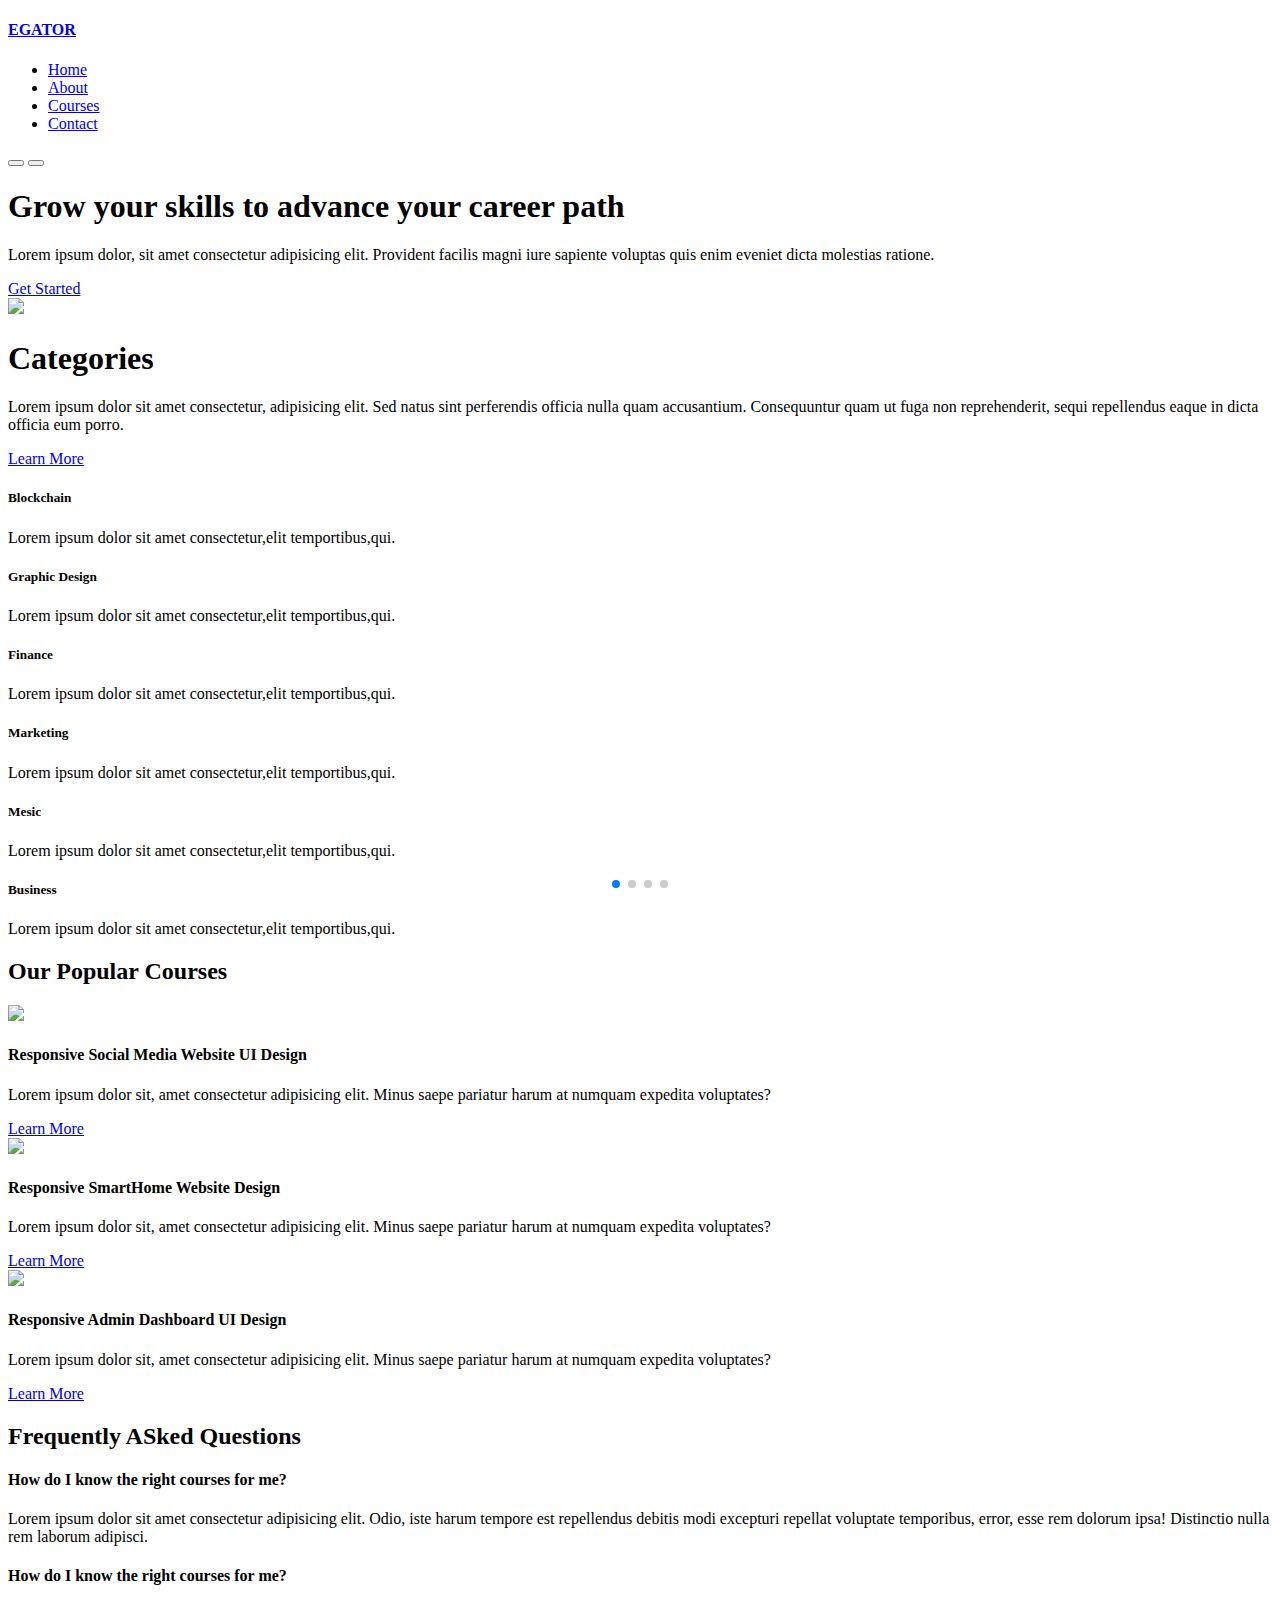
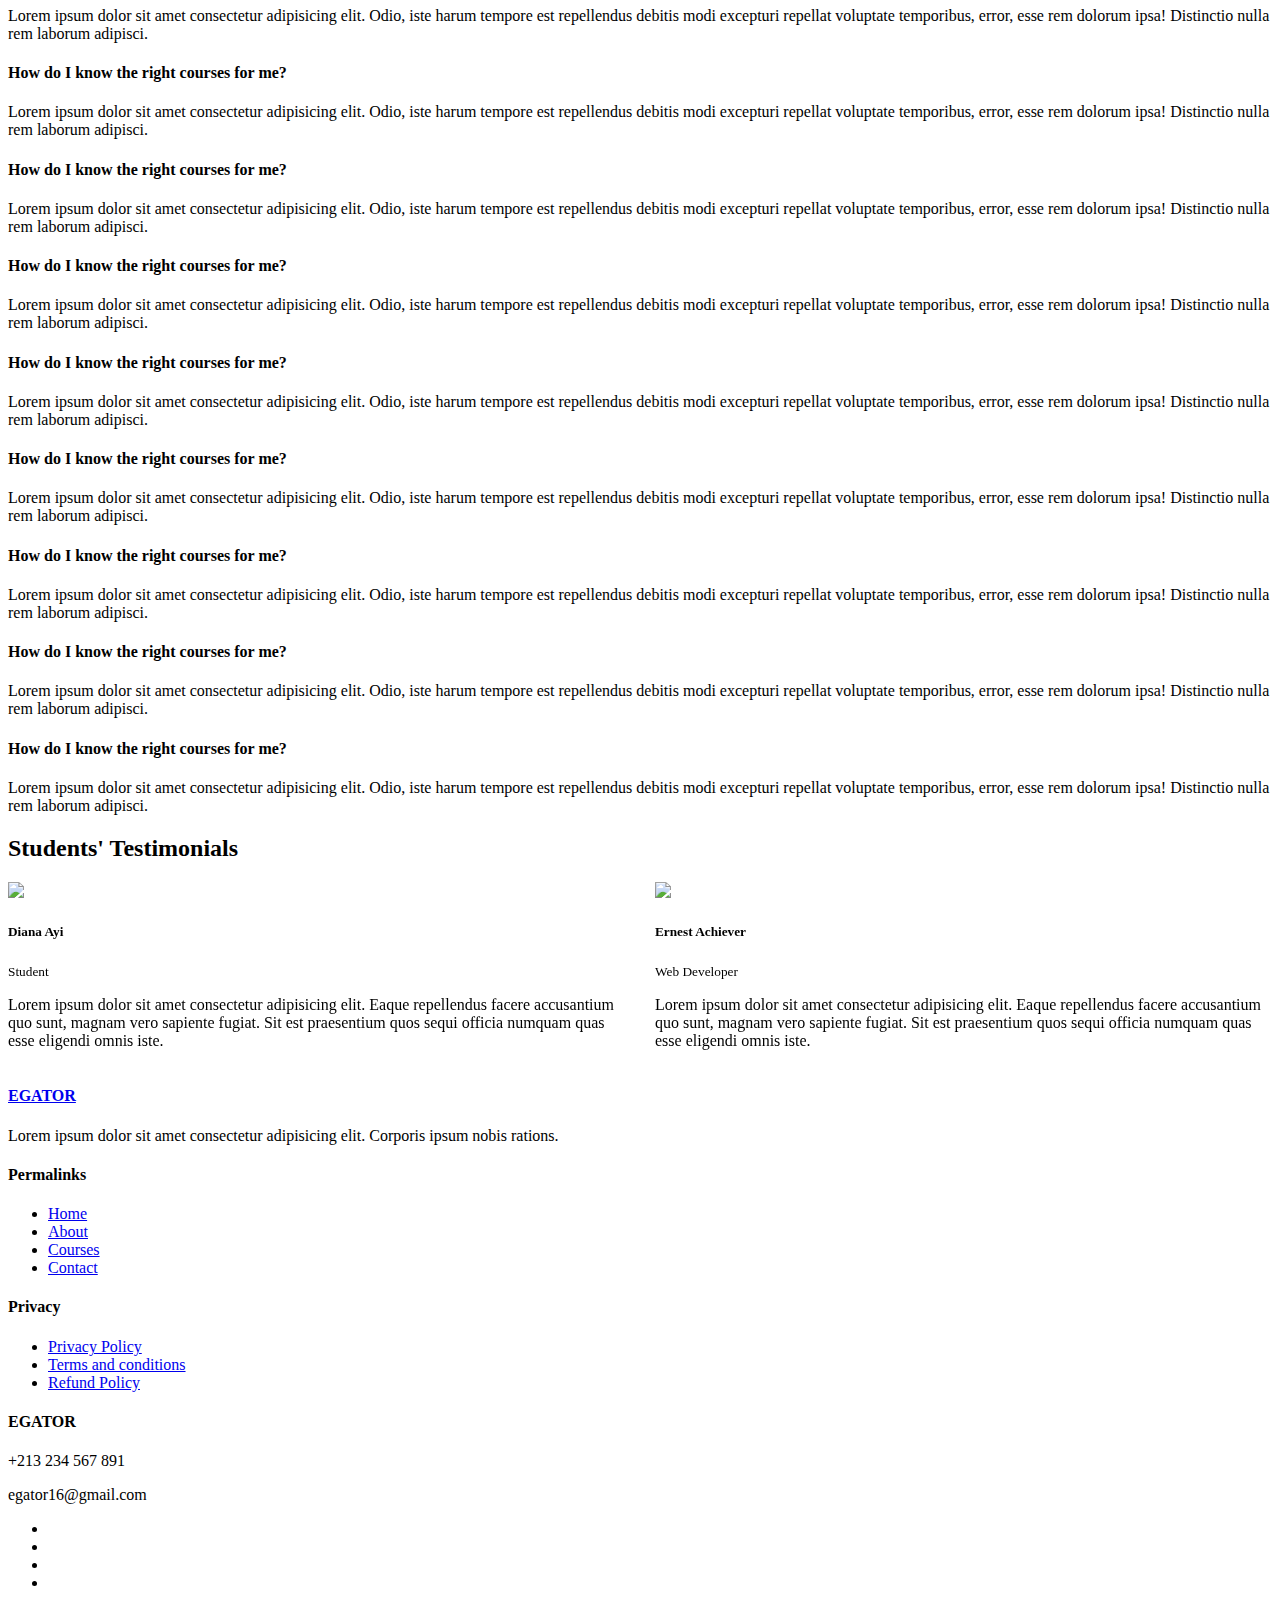
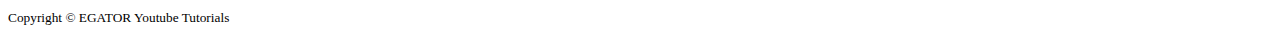
==== index.html @ e165957a "Update index.html" ====
<!DOCTYPE html>
<html lang="en">
<head>
  <meta charset="UTF-8">
  <meta name="viewport" content="width=device-width, initial-scale=1.0">
  <title>Responsive Multipage Education Website Using HTML,CSS & 
  Javascript</title>

  <!-- ICONSCOUT CDN -->
  <link rel="stylesheet" href="https://unicons.iconscout.com/release/v4.0.8/css/line.css">

  <!-- GOOGLE FONTS (MONTSERRAT)-->
   <link rel="preconnect" href="https://fonts.googleapis.com">
   <link rel="preconnect" href="https://fonts.gstatic.com" crossorigin="">
   <link href="https://fonts.googleapis.com/css2?family=Montserrat:wght@300;400;500;600;700;800;900&display=swap"rel="stylesheet">


  <!-- SWIPER JS-->
  <link
  rel="stylesheet" href="https://cdn.jsdelivr.net/npm/swiper@11/swiper-bundle.min.css"/>

  <link rel="stylesheet" href="style.css">

  <style>
    body { background-image: url("bg-texture.png"); }
  </style>
</head>
<body>
  <nav>
    <div class="container nav__container">
      <a href="index.html"><h4>EGATOR</h4></a>
      <ul class="nav__menu">
        <li><a href="index.html">Home</a></li>
        <li><a href="about.html">About</a></li>
        <li><a href="courses.html">Courses</a></li>
        <li><a href="contact.html">Contact</a></li>
      </ul>
      <button id="open-menu-btn"><i class="uil uil-bars"></i></button>
      <button id="close-menu-btn"><i class="uil uil-multiply"></i></button>
    </div>
  </nav>
  <!-- ================ END OF NAVBAR ============== -->






  <header>
    <div class="container header__container">
      <div class="header__left">
        <h1>Grow your skills to advance your career path</h1>
        <p>
          Lorem ipsum dolor, sit amet consectetur adipisicing elit. Provident facilis magni iure sapiente voluptas quis enim eveniet dicta molestias ratione.
        </p>
        <a href="courses.html" class="btn btn-primary">Get Started</a>
      </div>

      <div class="header__right">
        <div class="header__right-image">
          <img src="header.svg">
        </div>

      </div>
    </div>
  </header>
    <!-- ================ END OF HEADER ============== -->






    <section class="categories">
      <div class="container categories__container">
        <div class="categories__left">
          <h1>Categories</h1>
          <p>
            Lorem ipsum dolor sit amet consectetur, adipisicing elit. Sed natus sint perferendis officia nulla quam accusantium. Consequuntur quam ut fuga non reprehenderit, sequi repellendus eaque in dicta officia eum porro.
          </p>
          <a href="#" class="btn">Learn More</a>
        </div>

        <div class="categories__right">
          <article class="category">
            <span class="category__icon">
              <i class="uil uil-bitcoin-circle"></i>
            </span>
            <h5>Blockchain</h5>
            <p>Lorem ipsum dolor sit amet consectetur,elit temportibus,qui.</p>
          </article>

          <article class="category">
            <span class="category__icon">
              <i class="uil uil-palette"></i>
            </span>
            <h5>Graphic Design</h5>
            <p>Lorem ipsum dolor sit amet consectetur,elit temportibus,qui.</p>
          </article>

          <article class="category">
            <span class="category__icon">
              <i class="uil uil-usd-circle"></i>
            </span>
            <h5>Finance</h5>
            <p>Lorem ipsum dolor sit amet consectetur,elit temportibus,qui.</p>
          </article>

          <article class="category">
            <span class="category__icon">
              <i class="uil uil-megaphone"></i>
            </span>
            <h5>Marketing</h5>
            <p>Lorem ipsum dolor sit amet consectetur,elit temportibus,qui.</p>
          </article>

          <article class="category">
            <span class="category__icon">
              <i class="uil uil-music"></i>
            </span>
            <h5>Mesic</h5>
            <p>Lorem ipsum dolor sit amet consectetur,elit temportibus,qui.</p>
          </article>

          <article class="category">
            <span class="category__icon">
              <i class="uil uil-puzzle-piece"></i>
            </span>
            <h5>Business</h5>
            <p>Lorem ipsum dolor sit amet consectetur,elit temportibus,qui.</p>
          </article>
        </div>
      </div>
    </section>
        <!-- ================ END OF CATEGORIES ============== -->








      <section class="courses">
        <h2>Our Popular Courses</h2>
          <div class="container courses__container">
            <article class="course">
              <div class="courses__image">
                <img src="course1.jpg">
              </div>
              <div class="courses__info">
                <h4>Responsive Social Media Website UI Design</h4>
              <p>
                Lorem ipsum dolor sit, amet consectetur adipisicing elit. Minus saepe pariatur harum at numquam expedita voluptates?
              </p>
              <a href="courses.html" class="btn btn-primary">Learn More</a>
              </div>
            </article>

            <article class="course">
              <div class="courses__image">
                <img src="course2.jpg">
              </div>
              <div class="courses__info">
                <h4>Responsive SmartHome Website Design</h4>
              <p>
                Lorem ipsum dolor sit, amet consectetur adipisicing elit. Minus saepe pariatur harum at numquam expedita voluptates?
              </p>
              <a href="courses.html" class="btn btn-primary">Learn More</a>
              </div>
            </article>

            <article class="course">
              <div class="courses__image">
                <img src="course3.jpg">
              </div>
              <div class="courses__info">
                <h4>Responsive Admin Dashboard UI Design</h4>
              <p>
                Lorem ipsum dolor sit, amet consectetur adipisicing elit. Minus saepe pariatur harum at numquam expedita voluptates?
              </p>
              <a href="courses.html" class="btn btn-primary">Learn More</a>
              </div>
            </article>
          </div>
      </section>
      <!-- ================ END OF COURSES ============== -->









      <section class="faqs">
        <h2>Frequently ASked Questions</h2>
        <div class="container faqs__container">
          <article class="faq">
            <div class="faq__icon"><i class="uil uil-plus"></i></div>
            <div class="question__answer">
              <h4>How do I know the right courses for me?</h4>
              <p>
                Lorem ipsum dolor sit amet consectetur adipisicing elit. Odio, iste harum tempore est repellendus debitis modi excepturi repellat voluptate temporibus, error, esse rem dolorum ipsa! Distinctio nulla rem laborum adipisci.
              </p>
            </div>
          </article>

          <article class="faq">
            <div class="faq__icon"><i class="uil uil-plus"></i></div>
            <div class="question__answer">
              <h4>How do I know the right courses for me?</h4>
              <p>
                Lorem ipsum dolor sit amet consectetur adipisicing elit. Odio, iste harum tempore est repellendus debitis modi excepturi repellat voluptate temporibus, error, esse rem dolorum ipsa! Distinctio nulla rem laborum adipisci.
              </p>
            </div>
          </article>

          <article class="faq">
            <div class="faq__icon"><i class="uil uil-plus"></i></div>
            <div class="question__answer">
              <h4>How do I know the right courses for me?</h4>
              <p>
                Lorem ipsum dolor sit amet consectetur adipisicing elit. Odio, iste harum tempore est repellendus debitis modi excepturi repellat voluptate temporibus, error, esse rem dolorum ipsa! Distinctio nulla rem laborum adipisci.
              </p>
            </div>
          </article>

          <article class="faq">
            <div class="faq__icon"><i class="uil uil-plus"></i></div>
            <div class="question__answer">
              <h4>How do I know the right courses for me?</h4>
              <p>
                Lorem ipsum dolor sit amet consectetur adipisicing elit. Odio, iste harum tempore est repellendus debitis modi excepturi repellat voluptate temporibus, error, esse rem dolorum ipsa! Distinctio nulla rem laborum adipisci.
              </p>
            </div>
          </article>

          <article class="faq">
            <div class="faq__icon"><i class="uil uil-plus"></i></div>
            <div class="question__answer">
              <h4>How do I know the right courses for me?</h4>
              <p>
                Lorem ipsum dolor sit amet consectetur adipisicing elit. Odio, iste harum tempore est repellendus debitis modi excepturi repellat voluptate temporibus, error, esse rem dolorum ipsa! Distinctio nulla rem laborum adipisci.
              </p>
            </div>
          </article>

          <article class="faq">
            <div class="faq__icon"><i class="uil uil-plus"></i></div>
            <div class="question__answer">
              <h4>How do I know the right courses for me?</h4>
              <p>
                Lorem ipsum dolor sit amet consectetur adipisicing elit. Odio, iste harum tempore est repellendus debitis modi excepturi repellat voluptate temporibus, error, esse rem dolorum ipsa! Distinctio nulla rem laborum adipisci.
              </p>
            </div>
          </article>

          <article class="faq">
            <div class="faq__icon"><i class="uil uil-plus"></i></div>
            <div class="question__answer">
              <h4>How do I know the right courses for me?</h4>
              <p>
                Lorem ipsum dolor sit amet consectetur adipisicing elit. Odio, iste harum tempore est repellendus debitis modi excepturi repellat voluptate temporibus, error, esse rem dolorum ipsa! Distinctio nulla rem laborum adipisci.
              </p>
            </div>
          </article>

          <article class="faq">
            <div class="faq__icon"><i class="uil uil-plus"></i></div>
            <div class="question__answer">
              <h4>How do I know the right courses for me?</h4>
              <p>
                Lorem ipsum dolor sit amet consectetur adipisicing elit. Odio, iste harum tempore est repellendus debitis modi excepturi repellat voluptate temporibus, error, esse rem dolorum ipsa! Distinctio nulla rem laborum adipisci.
              </p>
            </div>
          </article>

          <article class="faq">
            <div class="faq__icon"><i class="uil uil-plus"></i></div>
            <div class="question__answer">
              <h4>How do I know the right courses for me?</h4>
              <p>
                Lorem ipsum dolor sit amet consectetur adipisicing elit. Odio, iste harum tempore est repellendus debitis modi excepturi repellat voluptate temporibus, error, esse rem dolorum ipsa! Distinctio nulla rem laborum adipisci.
              </p>
            </div>
          </article>

          <article class="faq">
            <div class="faq__icon"><i class="uil uil-plus"></i></div>
            <div class="question__answer">
              <h4>How do I know the right courses for me?</h4>
              <p>
                Lorem ipsum dolor sit amet consectetur adipisicing elit. Odio, iste harum tempore est repellendus debitis modi excepturi repellat voluptate temporibus, error, esse rem dolorum ipsa! Distinctio nulla rem laborum adipisci.
              </p>
            </div>
          </article>
        </div>
      </section>
      <!-- ================ END OF FAQs ============== -->


      




    <section class="container testimonials__container mySwiper">
      <h2>Students' Testimonials</h2>
      <div class="swiper-wrapper">
        <article class="testimonial swiper-slide">
          <div class="avatar">
            <img src="avatar1.jpg">
          </div>
          <div class="testimonial__info">
            <h5>Diana Ayi</h5>
            <small>Student</small>
          </div>
          <div class="testimonial__body">
            <p>
              Lorem ipsum dolor sit amet consectetur adipisicing elit. Eaque repellendus facere accusantium quo sunt, magnam vero sapiente fugiat. Sit est praesentium quos sequi officia numquam quas esse eligendi omnis iste.
            </p>
          </div>
        </article>

        <article class="testimonial swiper-slide">
          <div class="avatar">
            <img src="avatar2.jpg">
          </div>
          <div class="testimonial__info">
            <h5>Ernest Achiever</h5>
            <small>Web Developer</small>
          </div>
          <div class="testimonial__body">
            <p>
              Lorem ipsum dolor sit amet consectetur adipisicing elit. Eaque repellendus facere accusantium quo sunt, magnam vero sapiente fugiat. Sit est praesentium quos sequi officia numquam quas esse eligendi omnis iste.
            </p>
          </div>
        </article>

        <article class="testimonial swiper-slide">
          <div class="avatar">
            <img src="avatar3.jpg">
          </div>
          <div class="testimonial__info">
            <h5>Edem Quist</h5>
            <small>Student</small>
          </div>
          <div class="testimonial__body">
            <p>
              Lorem ipsum dolor sit amet consectetur adipisicing elit. Eaque repellendus facere accusantium quo sunt, magnam vero sapiente fugiat. Sit est praesentium quos sequi officia numquam quas esse eligendi omnis iste.
            </p>
          </div>
        </article>

        <article class="testimonial swiper-slide">
          <div class="avatar">
            <img src="avatar4.jpg">
          </div>
          <div class="testimonial__info">
            <h5>Hajia Bintu</h5>
            <small>Student</small>
          </div>
          <div class="testimonial__body">
            <p>
              Lorem ipsum dolor sit amet consectetur adipisicing elit. Eaque repellendus facere accusantium quo sunt, magnam vero sapiente fugiat. Sit est praesentium quos sequi officia numquam quas esse eligendi omnis iste.
            </p>
          </div>
        </article>

        <article class="testimonial swiper-slide">
          <div class="avatar">
            <img src="avatar5.jpg">
          </div>
          <div class="testimonial__info">
            <h5>Jane Doe</h5>
            <small>Student</small>
          </div>
          <div class="testimonial__body">
            <p>
              Lorem ipsum dolor sit amet consectetur adipisicing elit. Eaque repellendus facere accusantium quo sunt, magnam vero sapiente fugiat. Sit est praesentium quos sequi officia numquam quas esse eligendi omnis iste.
            </p>
          </div>
        </article>
      </div>
      <div class="swiper-pagination"></div>
    </section>
          <!-- ================ END OF TESTIMONIALS ============== -->








    <footer>
      <div class="container footer__container">
        <div class="footer__1">
          <a href="/index.html" class="footer__logo"><h4>EGATOR</h4></a>
          <p>
            Lorem ipsum dolor sit amet consectetur adipisicing elit. Corporis ipsum nobis rations.
          </p>
        </div>

        <div class="footer__2">
          <h4>Permalinks</h4>
          <ul class="permalinks">
            <li><a href="index.html">Home</a></li>
            <li><a href="about.html">About</a></li>
            <li><a href="courses.html">Courses</a></li>
            <li><a href="contact.html">Contact</a></li>
          </ul>
        </div>

        <div class="footer__3">
          <h4>Privacy</h4>
          <ul class="privacy">
            <li><a href="#">Privacy Policy</a></li>
            <li><a href="#">Terms and conditions</a></li>
            <li><a href="#">Refund Policy</a></li>
          </ul>
        </div>

        <div class="footer__1">
          <h4>EGATOR</h4>
          <div>
            <p>+213 234 567 891</p>
            <p>egator16@gmail.com</p>
          </div>

          <ul class="footer__socials">
            <li>
              <a href="#"><i class="uil uil-facebook-f"></i></a>
            </li>
            <li>
              <a href="#"><i class="uil uil-instagram-alt"></i></a>
            </li>
            <li>
              <a href="#"><i class="uil uil-twitter"></i></a>
            </li>
            <li>
              <a href="#"><i class="uil uil-linkedin-alt"></i></a>
            </li>
          </ul>
        </div>
      </div>
      <div class="footer__copyright">
        <small>Copyright &copy; EGATOR Youtube Tutorials</small>
      </div>
    </footer>



    <script src="https://cdn.jsdelivr.net/npm/swiper@11/swiper-bundle.min.js"></script>
    <script src="/main.js"></script>


    <script>
      var swiper = new Swiper(".mySwiper", {
      slidesPerView: 1,
      spaceBetween: 30,
      pagination: {
      el: ".swiper-pagination",
      clickable: true,
      },
      // when window width is >= 600px 
      breakpoints: {
        600: {
          slidesPerView: 2
        }
      }
      });
    </script>
  
</body>
</html>
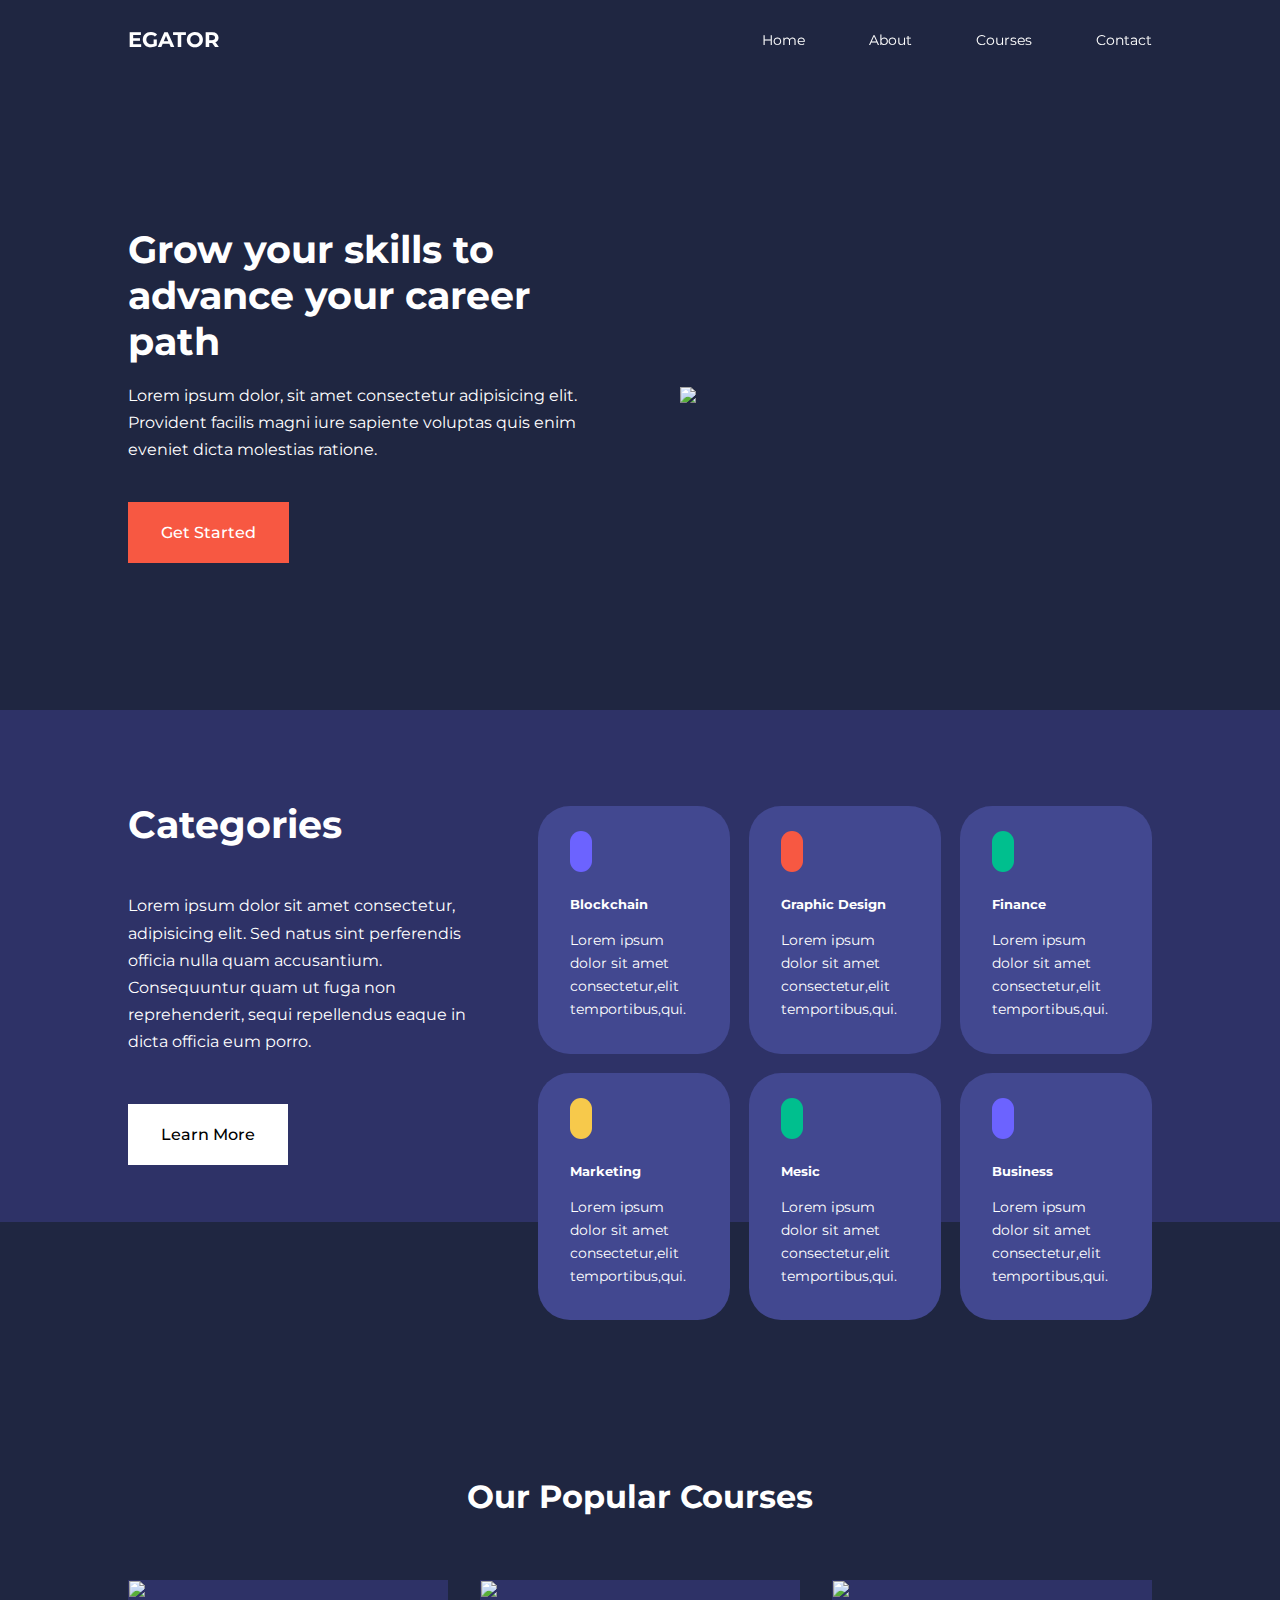
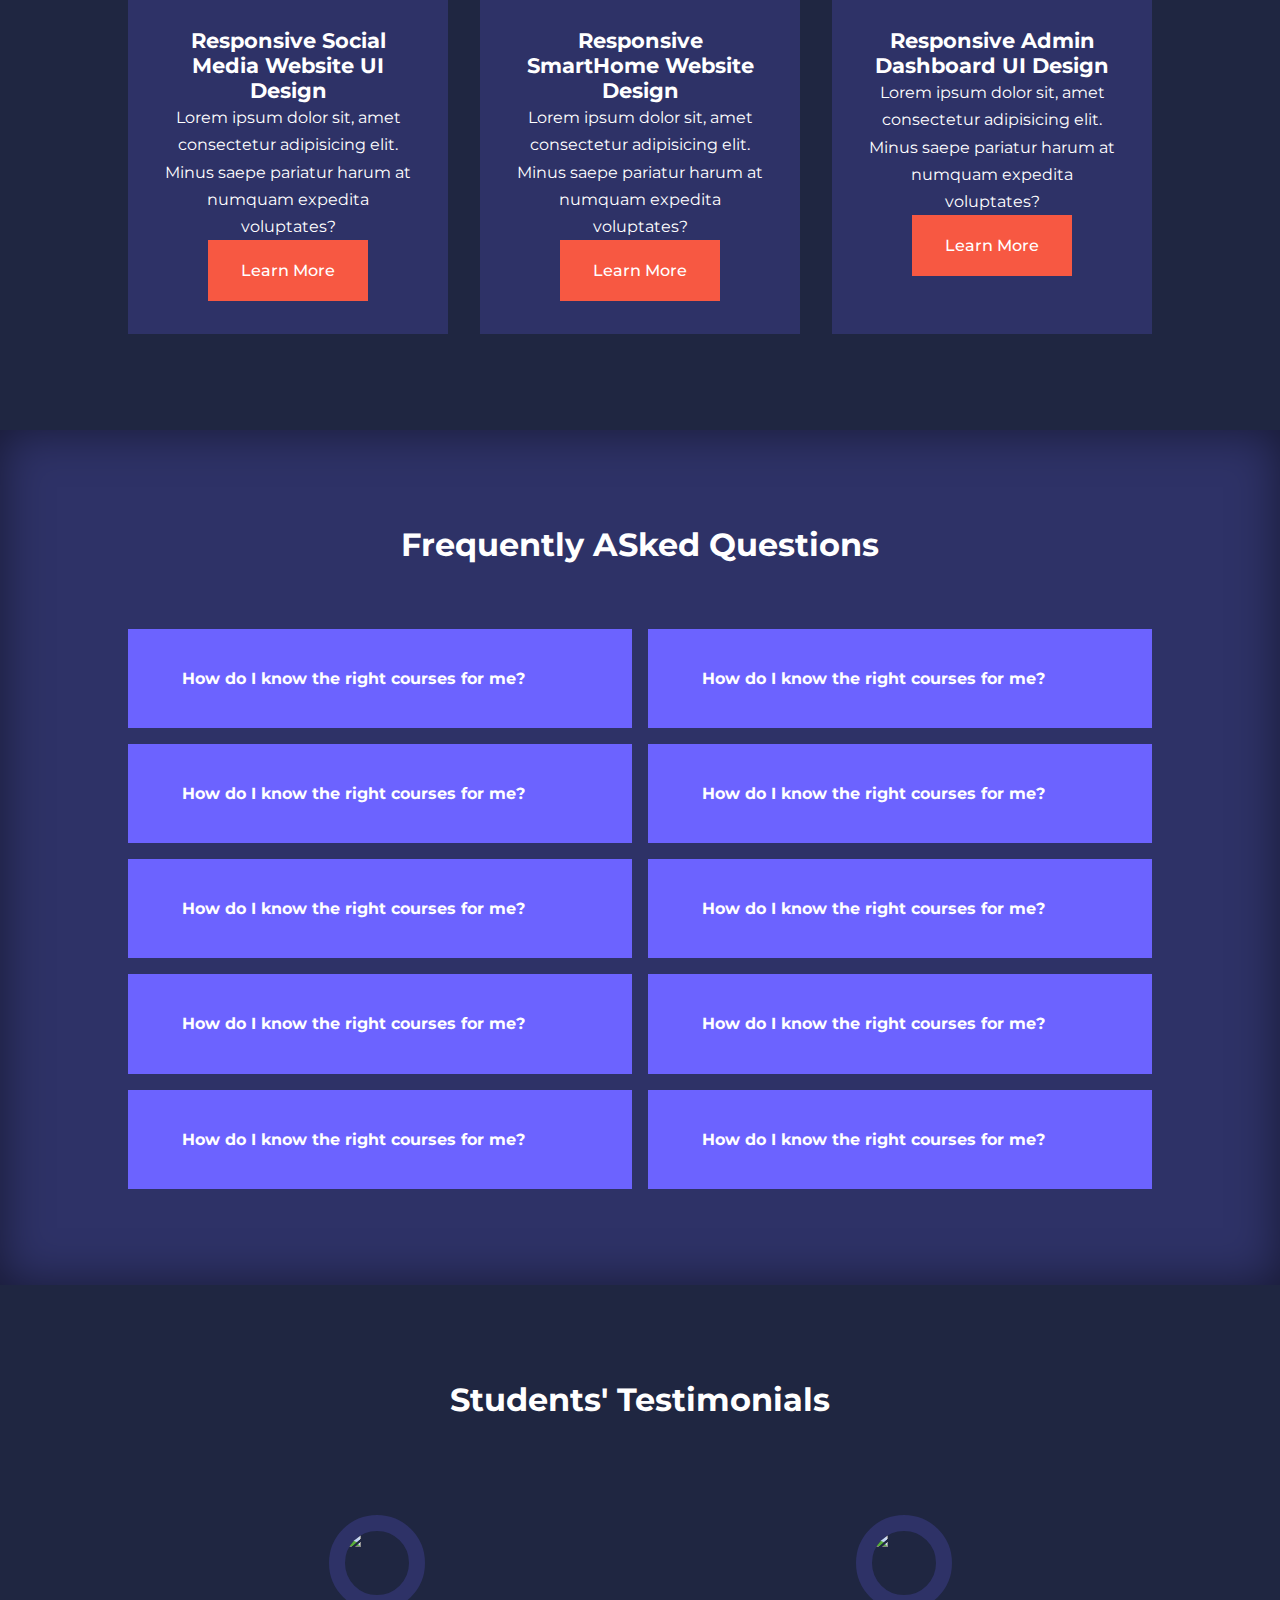
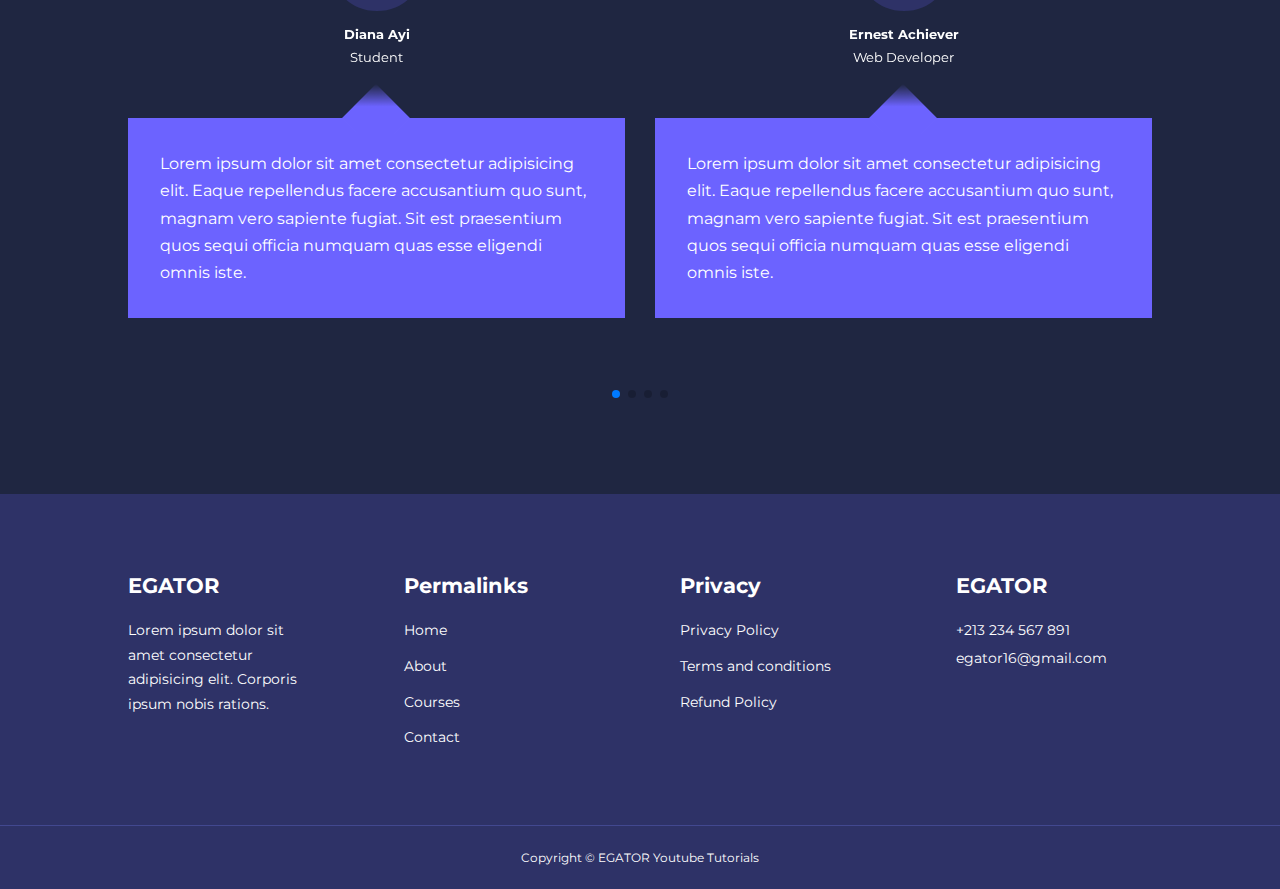
==== commit 42e79758: "Update index.html" ====
--- a/index.html
+++ b/index.html
@@ -19,7 +19,7 @@
   <link
   rel="stylesheet" href="https://cdn.jsdelivr.net/npm/swiper@11/swiper-bundle.min.css"/>
 
-  <link rel="stylesheet" href="style.css">
+  <link rel="stylesheet" href="styles.css">
 
   <style>
     body { background-image: url("bg-texture.png"); }
@@ -454,7 +454,7 @@
 
 
     <script src="https://cdn.jsdelivr.net/npm/swiper@11/swiper-bundle.min.js"></script>
-    <script src="/main.js"></script>
+    <script src="main.js"></script>
 
 
     <script>
--- a/styles.css
+++ b/styles.css
@@ -0,0 +1,921 @@
+* {
+  margin: 0;
+  padding: 0;
+  border: 0;
+  outline: 0;
+  text-decoration: none;
+  list-style: none;
+  box-sizing: border-box;
+}
+
+:root {
+  --color-primary: #6c63ff;
+  --color-success: #00bf8e;
+  --color-warning: #f7c94b;
+  --color-danger: #f75842;
+  --color-danger-variant: rgba(247, 88, 66, 0.4);
+  --color-white: #fff;
+  --color-light: rgba(255, 255, 255, 0.7);
+  --color-black: #000;
+  --color-bg: #1f2641;
+  --color-bg1: #2e3267;
+  --color-bg2: #424890;
+
+  --container-width-lg: 80%;
+  --container-width-md: 90%;
+  --container-width-sm: 94%;
+
+  --transition: all 400ms ease;
+}
+
+body {
+  font-family: "Montserrat", sans-serif;
+  line-height: 1.7;
+  color: var(--color-white);
+  background:  var(--color-bg);
+}
+
+.container {
+  width: var(--container-width-lg);
+  margin: 0 auto;
+}
+
+section {
+  padding: 6rem 0;
+}
+
+section h2 {
+  text-align: center;
+  margin-bottom: 4rem;
+}
+
+h1,
+h2,
+h3,
+h4,
+h5 {
+  line-height: 1.2;
+}
+
+h1 {
+  font-size: 2.4rem;
+}
+
+h2 {
+  font-size: 2rem;
+}
+
+h3 {
+  font-size: 1.6rem;
+}
+
+h4 {
+  font-size: 1.3rem;
+}
+
+a {
+  color: var(--color-white);
+}
+
+img {
+  width: 100%;
+  display: block;
+  object-fit: cover;
+}
+
+.btn {
+  display: inline-block;
+  background: var(--color-white);
+  color: var(--color-black);
+  padding: 1rem 2rem;
+  border: 1px solid transparent;
+  font-weight: 500;
+  transition: var(--transition);
+}
+
+.btn:hover {
+  background: transparent;
+  color: var(--color-white);
+  border-color: var(--color-white);
+}
+
+.btn-primary {
+  background: var(--color-danger);
+  color: var(--color-white);
+}
+
+/* ================= NAVBAR ================== */
+nav {
+  background: transparent;
+  width: 100vw;
+  height: 5rem;
+  position: fixed;
+  top: 0;
+  z-index: 11;
+}
+
+/* change navbar styles on scroll using Javascript */
+.window-scroll {
+  background: var(--color-primary);
+  box-shadow: 0 1rem 2rem rgba(0, 0, 0, 0.2);
+}
+
+.nav__container {
+  height: 100%;
+  display: flex;
+  justify-content: space-between;
+  align-items: center;
+}
+
+nav button {
+  display: none;
+}
+
+.nav__menu {
+  display: flex;
+  align-items: center;
+  gap: 4rem;
+}
+
+.nav__menu a {
+  font-size: 0.9rem;
+  transition: var(--transition);
+}
+
+.nav__menu a:hover{
+  color: var(--color-bg2);
+}
+
+/* ================= HEADER ================== */
+header {
+  position: relative;
+  top: 5rem;
+  overflow: hidden;
+  height: 70vh;
+  margin-bottom: 5rem;
+}
+
+.header__container {
+  display: grid;
+  grid-template-columns: 1fr 1fr;
+  align-items: center;
+  gap: 5rem;
+  height: 100%;
+}
+
+.header__left p {
+  margin: 1rem 0 2.4rem;
+}
+
+/* ================= CATEGORIES ================== */
+.categories {
+  background: var(--color-bg1); 
+  height: 32rem;
+}
+
+.categories h1 {
+  line-height: 1;
+  margin-bottom: 3rem;
+}
+
+.categories__container {
+  display: grid;
+  grid-template-columns: 40% 60%;
+}
+
+.categories__left {
+  margin-right: 4rem;
+}
+ 
+.categories__left p {
+  margin: 1rem 0 3rem;
+}
+
+.categories__right {
+  display: grid;
+  grid-template-columns: repeat(3, 1fr);
+  gap: 1.2rem;
+}
+
+.category {
+  background: var(--color-bg2);
+  padding: 2rem;
+  border-radius: 2rem;
+  transition: var(--transition);
+}
+
+.category:hover {
+  box-shadow: 0 3rem 3rem rgba(0, 0, 0, 0.3);
+  z-index: 1;
+}
+
+.category:nth-child(2) .category__icon {
+  background: var(--color-danger);
+}
+
+.category:nth-child(3) .category__icon {
+  background: var(--color-success);
+}
+
+.category:nth-child(4) .category__icon {
+  background: var(--color-warning);
+}
+
+.category:nth-child(5) .category__icon {
+  background: var(--color-success);
+}
+
+.category__icon {
+  background: var(--color-primary);
+  padding: 0.7rem;
+  border-radius: 0.9rem;
+}
+
+.category h5 {
+  margin: 2rem 0 1rem;
+}
+
+.category p {
+  font-size: 0.85rem;
+}
+
+/* ================= POPULAR COURSES ================== */
+.courses {
+  margin-top: 10rem;
+}
+
+.courses__container {
+  display: grid;
+  grid-template-columns: repeat(3, 1fr);
+  gap: 2rem;
+}
+
+.course {
+  background: var(--color-bg1);
+  text-align: center;
+  border: 1px solid transparent;
+  transition: var(--transition);
+}
+
+.course:hover {
+  background: transparent;
+  border-color: var(--color-primary);
+}
+
+.courses__info {
+  padding: 2rem;
+}
+
+.course__info p {
+  margin: 1.2rem 0 2rem;
+  font-size: 0.9rem;
+}
+
+/* ================= FAQ ================== */
+.faqs {
+  background: var(--color-bg1);
+  box-shadow: inset 0 0 3rem rgba(0, 0, 0 , 0.5);
+}
+
+.faqs__container {
+  display: grid;
+  grid-template-columns: 1fr 1fr;
+  gap: 1rem;
+}
+
+.faq {
+  padding: 2rem;
+  display: flex;
+  align-items: center;
+  gap: 1.4rem;
+  height: fit-content;
+  background: var(--color-primary);
+  cursor: pointer;
+}
+
+.faq h4 {
+  font-size: 1rem;
+  line-height: 2.2;
+}
+
+.faq__icon {
+  align-self: flex-start;
+  font-size: 1.2rem;
+}
+
+.faq p {
+  margin-top: 0.8rem;
+  display: none;
+}
+
+.faq.open p {
+  display: block;
+}
+
+/* ================= TESTIMONIALS ================== */
+.testimonials__container {
+  overflow-x: hidden;
+  position: relative;
+  margin-bottom: 5rem;
+}
+
+.testimonial {
+  padding-top: 2rem;
+}
+
+.avatar {
+  width: 6rem;
+  height: 6rem;
+  border-radius: 50%;
+  overflow: hidden;
+  margin: 0 auto 1rem;
+  border: 1rem solid var(--color-bg1);
+}
+
+.testimonial__info {
+  text-align: center;
+}
+
+.testimonial__body {
+  background: var(--color-primary);
+  padding: 2rem;
+  margin-top: 3rem;
+  position: relative;
+}
+
+.testimonial__body::before {
+  content: "";
+  display: block;
+  background: linear-gradient(
+    135deg,
+    transparent,
+    var(--color-primary),
+    var(--color-primary),
+    var(--color-primary)
+  );
+  width: 3rem;
+  height: 3rem;
+  position: absolute;
+  left: 45%;
+  top: -1.5rem;
+  transform: rotate(45deg);
+}
+
+/* ================= FOOTER ================== */
+footer {
+  background: var(--color-bg1);
+  padding-top: 5rem;
+  font-size: 0.9rem;
+}
+
+.footer__container {
+  display: grid;
+  grid-template-columns: repeat(4, 1fr);
+  gap: 5rem;
+}
+
+.footer__container > div h4 {
+  margin-bottom: 1.2rem;
+}
+
+.footer__1 p {
+  margin: 0 0 .2rem;
+}
+
+footer ul li {
+  margin-bottom: 0.7rem;
+}
+
+footer ul li a:hover {
+  text-decoration: underline;
+}
+
+.footer__socials {
+  display: flex;
+  gap: 1rem;
+  font-size: 1.2rem;
+  margin-top: 2rem;
+}
+
+.footer__copyright {
+  text-align: center;
+  margin-top: 4rem;
+  padding: 1.2rem 0;
+  border-top: 1px solid var(--color-bg2);
+}
+
+
+/* ==================== MEDIA QUERIES (TABLETS) =================== */
+@media screen and (max-width: 1024px){
+  .container {
+    width: var(--container-width-md);
+  }
+
+  h1 {
+    font-size: 2.2rem;
+  }
+
+  h2 {
+    font-size: 1.7rem;
+  }
+
+  h3 {
+    font-size: 1.4rem;
+  }
+
+  h4 {
+    font-size: 1.2rem;
+  }
+
+  /* ===================== NAVBAR ==================== */
+  nav button {
+    display: inline-block;
+    background: transparent;
+    font-size: 1.8rem;
+    color: var(--color-white);
+    cursor: pointer;
+  }
+
+  nav button#close-menu-btn {
+    display: none;
+  }
+
+  .nav__menu {
+    position: fixed;
+    top: 5rem;
+    right: 5%;
+    height: fit-content;
+    width: 18rem;
+    flex-direction: column;
+    gap: 0;
+    display: none;
+  }
+
+  .nav__menu li {
+    width: 100%;
+    height: 5.8rem;
+    animation: animateNavItems 400ms linear forwards;
+    transform-origin: top right;
+    opacity: 0;
+  }
+
+  .nav__menu li:nth-child(2) {
+    animation-delay: 200ms;
+  }
+
+  .nav__menu li:nth-child(3) {
+    animation-delay: 400ms;
+  }
+
+  .nav__menu li:nth-child(4) {
+    animation-delay: 600ms;
+  }
+
+  @keyframes animateNavItems {
+    0% {
+      transform: rotateZ(-90deg) rotateX(90deg) scale(0.1);
+    }
+
+    100% {
+      transform: rotateZ(0) rotateX(0) scale(1);
+      opacity: 1;
+    }
+  }
+
+  .nav__menu li a {
+    background: var(--color-primary);
+    box-shadow: -4rem 6rem 10rem rgba(0, 0, 0, 0.6);
+    width: 100%;
+    height: 100%;
+    display: grid;
+    place-items: center;
+  }
+
+  .nav__menu li a:hover {
+    background: var(--color-bg2);
+    color: var(--color-white);
+  }
+
+    /* ===================== HEADER ==================== */
+  header {
+    height: auto;
+    margin-bottom: 4rem;
+  }
+
+  .header__container {
+    gap: 0;
+    padding-bottom: 3rem;
+  }
+
+    /* ===================== CATEGORIES ==================== */
+  .categories {
+    height: auto;
+  }
+
+  .categories__container {
+    grid-template-columns: 1fr;
+    gap: 3rem;
+  }
+
+  .categories__left {
+    margin-right: 0;
+  }
+
+    /* ===================== POPULAR COURSES ==================== */
+  .courses {
+    margin-top: 0;
+  }
+
+  .courses__container {
+    grid-template-columns: 1fr 1fr;
+  }
+
+  /* ===================== FAQs ==================== */
+  .faqs__container {
+    grid-template-columns: 1fr;
+  }
+
+  .faq {
+    padding: 1.5rem;
+  }
+
+  /* ===================== FOOTER ==================== */
+  .footer__container {
+    grid-template-columns: 1fr 1fr;
+  }
+}  
+  /* ===================== MEDIA QUERIES (PHONE) ==================== */
+  @media screen and (max-width: 680px) {
+    .container {
+      width: var(--container-width-sm);
+    }
+
+  /* ===================== NAVBAR ==================== */
+  .nav__menu {
+    right: 3%;
+  }
+
+  /* ===================== HEADER ==================== */
+  header {
+    height: 100vh;
+  }
+
+  .header__container {
+    grid-template-columns: 1fr;
+    text-align: center;
+    margin-top: 0;
+  }
+
+  .header__left p {
+    margin-bottom: 1.3rem;
+  }
+
+  /* ===================== CATEGORIES ==================== */
+  .categories__right {
+    grid-template-columns: 1fr 1fr;
+    gap: 0.7rem;
+  }
+
+  .category {
+    padding: 1rem;
+    border-radius: 1rem;
+  }
+
+  .category__icon {
+    margin-top: 4rpx;
+    display: inline-block;
+  }
+
+  /* ===================== POPULAR COURSES ==================== */
+  .courses__container {
+    grid-template-columns: 1fr;
+  }
+
+  /* ===================== TESTIMONIAL ==================== */
+  .testimonial__body {
+    padding: 1.2rem;
+  }
+
+  /* ===================== FOOTER ==================== */
+  .footer__container {
+    grid-template-columns: 1fr;
+    gap: 2rem;
+    text-align: center; 
+  }
+
+  .footer__1 p {
+    margin: 1rem auto;
+  }
+
+  .footer__socials {
+    justify-content: center;
+  }
+}
+
+/* ============== ACHIEVEMENTS =============== */
+.about__achievements {
+  margin-top: 3rem;
+}
+
+.about__achievements-container {
+  display: grid;
+  grid-template-columns: 40% 60%;
+  gap: 5rem;
+}
+
+.about__achievements-right > p {
+  margin: 1.6rem 0 2.5rem;
+}
+
+.achievements__cards {
+  display: grid;
+  grid-template-columns: repeat(3, 1fr);
+  gap: 1.5rem;
+} 
+
+.achievement__card {
+  background: var(--color-bg1);
+  padding: 1.6rem;
+  border-radius: 1rem;
+  text-align: center;
+  transition: var(--transition);
+}
+
+.achievement__card:hover {
+  background: var(--color-bg2);
+  box-shadow: 0 3rem 3rem rgba(0, 0, 0, 0.3);
+}
+
+.achievement__icon {
+  background: var(--color-danger);
+  padding: 0.6rem;
+  border-radius: 1rem;
+  display: inline-block;
+  margin-bottom: 2rem;
+  font-size: 2rem;
+}
+
+.achievement__card:nth-child(2)  .achievement__icon {
+  background: var(--color-success);
+}
+
+.achievement__card:nth-child(3)  .achievement__icon {
+  background: var(--color-primary);
+}
+
+.achievement__card p {
+  margin-top: 1rem;
+}
+
+/* ============== TEAM =============== */
+.team {
+  background: var(--color-bg1);
+  box-shadow: inset 0 0 3rem rgba(0, 0, 0, 0.5);
+}
+
+.team__container {
+  display: grid;
+  grid-template-columns: repeat(4, 1fr);
+  gap: 2rem;
+}
+
+.team__member {
+  background: var(--color-bg2);
+  padding: 2rem;
+  border: 1px solid transparent;
+  transition: var(--transition);
+  position: relative;
+  overflow: hidden;
+}
+
+.team__member:hover{
+  background: transparent;
+  border-color: var(--color-primary);
+}
+
+.team__member-image img {
+  filter: saturate(0);
+}
+
+.team__member:hover img {
+  filter: saturate(1);
+}
+
+.team__member-info * {
+  text-align: center;
+  margin-top: 1.4rem;
+}
+
+.team__member-info p {
+  color: var(--color-light);
+}
+
+.team__member-socials {
+  position: absolute;
+  top: 50%;
+  transform: translateY(-50%);
+  right: -100%;
+  display: flex;
+  flex-direction: column;
+  background: var(--color-primary);
+  border-radius: 1rem 0 0 1rem;
+  box-shadow: -2rem 0 2rem rgba(0, 0, 0, 0.3);
+  transition: var(--transition);
+}
+
+.team__member:hover .team__member-socials {
+  right: 0;
+}
+
+.team__member-socials a {
+  padding: 1rem;
+}
+
+/* ==================== MEDIA QUERIES (TABLETS =================== */
+@media screen and (max-width: 1024px){
+  .about__achievements {
+    margin-top: 2rem;
+  }
+
+  .about__achievements-container {
+    grid-template-columns: 1fr;
+    gap: 4rem;
+  }
+  
+  .about__achievements-left {
+    width: 80%;
+    margin: O auto;
+  }
+
+  .team__container {
+    grid-template-columns: repeat(3, 1fr);
+    gap: 1.5rem;
+  }
+
+  .team__member {
+    padding: 1rem;
+  }
+}
+
+/* ==================== MEDIA QUERIES (MOBILE) =================== */
+@media screen and (max-width: 600px){
+  .achievements__cards {
+    grid-template-columns: 1fr 1fr;
+    gap: 0.7rem;
+  }
+
+  .team__container {
+    grid-template-columns: 1fr 1fr;
+    gap: 0.7rem;
+  }
+
+  .team__member {
+    padding: 0;
+  }
+
+  .team__member p {
+    margin-bottom: 1.5rem;
+  }
+
+}
+
+.contact__container {
+  background: var(--color-bg1);
+  padding: 4rem;
+  display: grid;
+  grid-template-columns: 40% 60%;
+  gap: 4rem;
+  height: 30rem;
+  margin: 7rem auto;
+  border-radius: 1rem;
+}
+
+/* ================= ASIDE ================= */
+.contact__aside {
+  background: var(--color-primary);
+  padding: 3rem;
+  border-radius: 1rem;
+  position: relative;
+  bottom: 10rem;
+}
+
+.aside__image {
+  width: 12rem;
+  margin-bottom: 2rem;
+}
+
+.contact__aside h2 {
+  text-align: left;
+  margin-bottom: 1rem;
+}
+
+.contact__aside p {
+  font-size: 0.9rem;
+  margin-bottom: 2rem;
+}
+
+.contact__details li {
+  display: flex;
+  gap: 1rem;
+  align-items: center;
+  margin-bottom: 1rem;
+}
+
+.contact__socials {
+  display: flex;
+  gap: 0.8rem;
+  margin-top: 3rem;
+}
+
+.contact__socials a {
+  background: var(--color-bg2);
+  padding: 0.5rem;
+  border-radius: 50%;
+  font-size: 0.9rem;
+  transition: var(--transition);
+}
+
+.contact__socials a:hover {
+  background: transparent;
+}
+
+/* ================= FORM ================= */
+.contact__form {
+  display: flex;
+  flex-direction: column;
+  gap: 1.2rem;
+  margin-right: 4rem;
+}
+
+.form__name {
+  display: flex;
+  gap: 1.2rem;
+}
+
+.contact__form input[type="text"] {
+  width: 50%;
+}
+
+input,
+textarea {
+  width: 100%;
+  padding: 1rem;
+  background: var(--color-bg2);
+  color: var(--color-white);
+}
+
+.contact__form .btn {
+  width: max-content;
+  margin-top: 1rem;
+  cursor: pointer;
+}
+
+/* ==================== MEDIA QUERIES (TABLET) =================== */
+@media screen and (max-width: 1024px){
+  .contact {
+    padding-bottom: 0;
+  }
+
+  .contact__container {
+    gap: 1.5rem;
+    margin-top: 3rem;
+    height: auto;
+    padding: 1.5rem;
+  }
+
+  .contact__aside {
+    width: auto;
+    padding: 1.5rem;
+    bottom: 0;
+  }
+
+  .contact__form {
+    align-self: center;
+    margin-right: 1.5rem;
+  }
+}
+
+/* ==================== MEDIA QUERIES (MOBILE) =================== */
+@media screen and (max-width: 600px){
+  .contact__container{
+    grid-template-columns: 1fr;
+    gap: 3rem;
+    margin-top: 0;
+    padding: 0;
+  }
+
+  .contact__form {
+    margin: 0 1.5rem 3rem;
+  }
+
+  .form__name {
+    flex-direction: column;
+  }
+
+  .form__name input[type="text"] {
+    width: 100%;
+  }
+
+
+}
+
